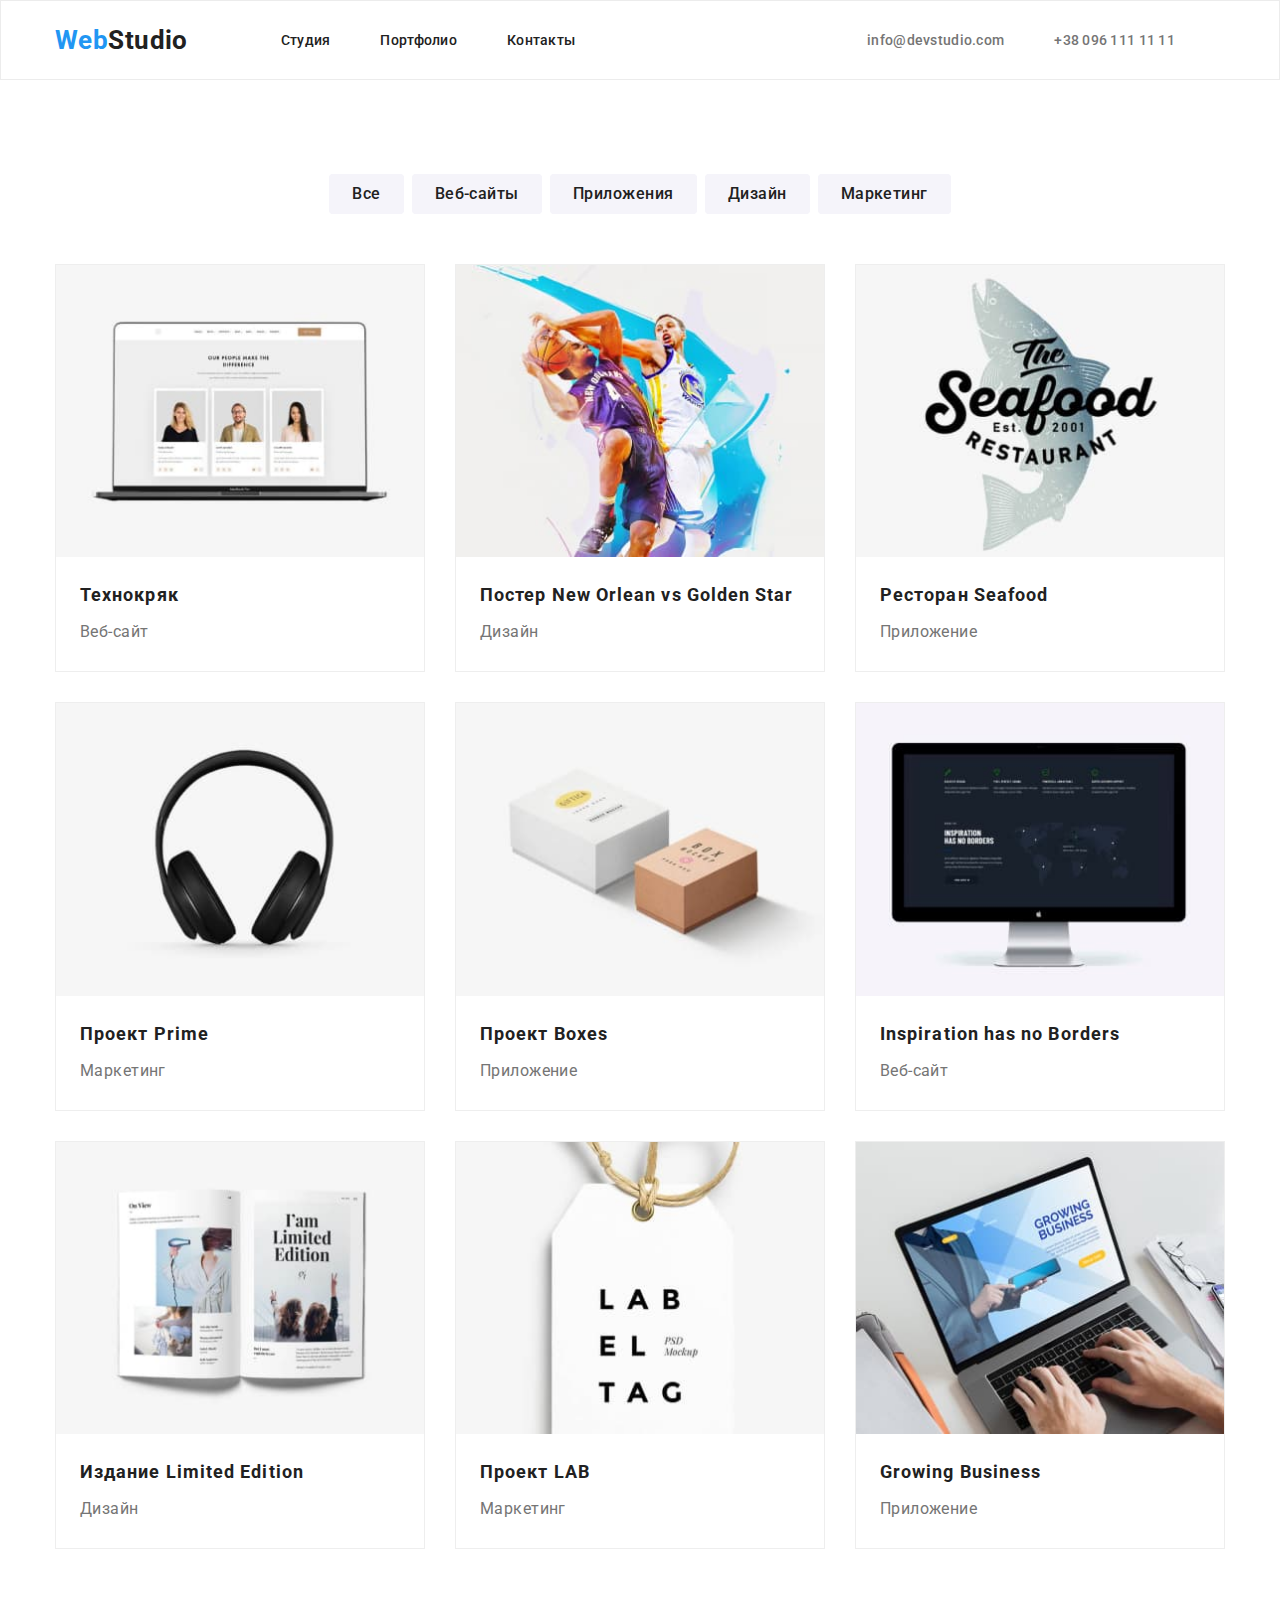
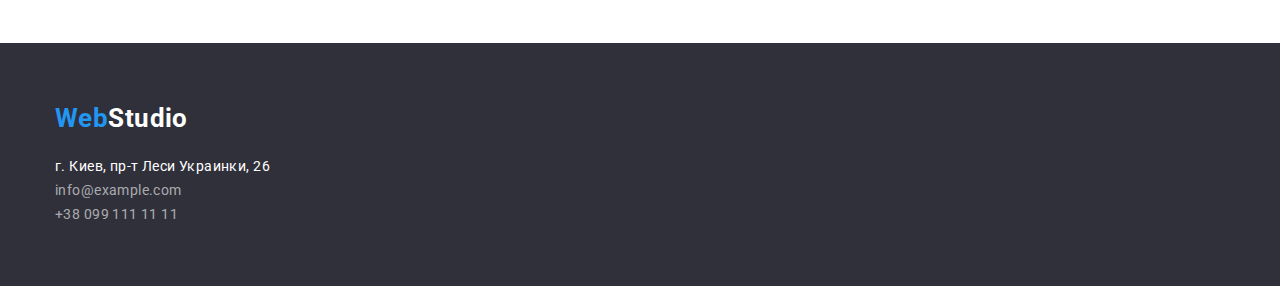
==== portfolio.html @ 7277fd2e "styles.css" ====
<!DOCTYPE html>
<html lang="en">

<head>
    <meta charset="UTF-8">
    <meta http-equiv="X-UA-Compatible" content="IE=edge">
    <meta name="viewport" content="width=device-width, initial-scale=1.0">
    <title>Портфолио</title>
    <link rel="stylesheet" href="https://cdnjs.cloudflare.com/ajax/libs/modern-normalize/1.0.0/modern-normalize.css" />
    <link rel="preconnect" href="http://fonts.gstatic.com" />
    <link href="https://fonts.googleapis.com/css2?family=Raleway:wght@700&family=Roboto:wght@400;500;700;900&display=swap" rel="stylesheet"/>
    <link rel="stylesheet" href="./css/styles.css" 
    />
    </head>

<body>
    <header>
        <div class="container mainNav">
        <!-- List 1-->
            <nav class="siteNav">
                <a href="" <span class="logo">Web</span><span class="logoStudio">Studio</span></a>

                <ul class="navList">
                    <li class="navList-item">
                        <a class="navList-link" href="./index.html">Студия</a>
                    </li>
                    <li class="navList-item">
                        <a class="navList-link" href="./portfolio.html">Портфолио</a>
                    </li>
                    <li class="navList-item">
                        <a class="navList-link" href="Контакты">Контакты</a>
                    </li>
                </ul>
            </nav>
            <!--Phone and address links-->
            <ul class="mainList">
                <li><a class="contaktsLinks" href="mailto:info@devstudio.com">info@devstudio.com</a></li>
                <li><a class="contaktsLinks" href="tel:+380961111111">+38 096 111 11 11</a></li>
            </ul>
        </div>
    </header>
    <main>  
        <section class="section">
            <div class="container">
            <!--Main content-->
                 <ul class="button">
                    <li class="buttonListMenu">
                        <button class="listMenu" type="button">Все</button>
                    </li>
                    <li class="buttonListMenu">
                        <button class="listMenu" type="button">Веб-сайты</button>
                    </li>
                    <li class="buttonListMenu">
                        <button class="listMenu" type="button">Приложения</button>
                    </li>
                    <li class="buttonListMenu">
                        <button class="listMenu" type="button">Дизайн</button>
                    </li>
                    <li class="buttonListMenu">
                        <button class="listMenu" type="button">Маркетинг</button>
                    </li>
                </ul>
                    
                <ul class="card-set">
                    <li class="item">
                        <img src="./images/img10.jpg" alt="img10" width="370"/>
                        <div class="cardItem">
                            <h3 class="group">Технокряк</h3>
                            <p class="groupName">Веб-сайт</p>
                        </div>
                    </li>
                
                    <li class="item">
                        <img src="./images/img11.jpg" alt="img11" width="370"/>
                        <div class="cardItem">
                            <h3 class="group">Постер New Orlean vs Golden Star</h3>
                            <p class="groupName">Дизайн</p>
                        </div>
                    </li>
                
                    <li class="item">
                        <img src="./images/img12.jpg" alt="img12" width="370"/>
                        <div class="cardItem">
                            <h3 class="group">Ресторан Seafood</h3>
                            <p class="groupName">Приложение</p>
                        </div>
                    </li>
                
                    <li class="item">
                        <img src="./images/img13.jpg" alt="img13" width="370"/>
                        <div class="cardItem">
                            <h3 class="group">Проект Prime</h3>
                            <p class="groupName">Маркетинг</p>
                        </div>
                    </li>

                    <li class="item">
                        <img src="./images/img14.jpg" alt="img14" width="370"/>
                        <div class="cardItem">
                            <h3 class="group">Проект Boxes</h3>
                            <p class="groupName">Приложение</p>
                        </div>
                    </li>
                    
                    <li class="item">
                        <img src="./images/img15.jpg" alt="img15" width="370"/>
                        <div class="cardItem">
                            <h3 class="group">Inspiration has no Borders</h3>
                            <p class="groupName">Веб-сайт</p>
                        </div>
                    </li>
                    
                    <li class="item">
                        <img src="./images/img16.jpg" alt="img16" width="370"/>
                        <div class="cardItem">
                            <h3 class="group">Издание Limited Edition</h3>
                            <p class="groupName">Дизайн</p>
                        </div>
                    </li>
                    
                    <li class="item">
                        <img src="./images/img17.jpg" alt="img17" width="370"/>
                        <div class="cardItem">
                            <h3 class="group">Проект LAB</h3>
                            <p class="groupName">Маркетинг</p>
                        </div>
                    </li>

                    <li class="item">
                        <img src="./images/img18.jpg" alt="img18" width="370"/>
                        <div class="cardItem">
                            <h3 class="group">Growing Business</h3>
                            <p class="groupName">Приложение</p>
                        </div>
                    </li>
                </ul>
            </div>    
        </section>
    </main>
    <footer class="colorOne">
        <div class="container">
            <a href="" <span class="logo">Web</span><span class="logoFooter">Studio</span></a>
            <ul class="contaktsOne">
                <li>
                     <p class="address">г. Киев, пр-т Леси Украинки, 26</p>
                </li>
                <li>
                    <a class="contakts" href="mail:info@example.com">info@example.com</a>
                </li>
                 <li>
                    <a class="contakts" href="tel:+380991111111">+38 099 111 11 11</a>
                </li>
            </ul> 
        </div>
    </footer>
</body>    
</html>
---- css/styles.css ----
html {
  box-sizing: border-box;
}
*,
* ::before,
*::after {
  box-sizing: inherit;
}
body {
  font-family: Roboto, sans-serif;
  letter-spacing: 0.03em;
  font-size: 14px;
  color: #757575;
}
* {
  list-style: none;
  margin: 0;
  padding: 0;
}
a {
  text-decoration: none;
}
header {
  height: 80px;
  display: flex;
  border: 1px solid #ececec;
}
.container {
  width: 1200px;
  padding: 0 15px;
  margin-left: auto;
  margin-right: auto;
}
.section {
  padding-top: 94px;
  padding-bottom: 94px;
}
.hero {
  max-width: 1600px;
  max-height: 600px;
  padding-top: 200px;
  padding-bottom: 200px;
  margin-left: auto;
  margin: 0 auto;
  text-align: center;

  outline: 1px solid black;
  background-repeat: no-repeat;
  background-position: center;
  box-sizing: cover;

  background-image: url("../images/Img.jpg");
  background-image: linear-gradient(
      to right,
      rgba(47, 48, 58, 0.4),
      rgba(47, 48, 58, 0.4)
    ),
    url("../images/Img.jpg");
}
.button {
  display: flex;
  margin-bottom: 50px;
  justify-content: center;
}
.button .buttonListMenu:last-child {
  margin-right: 0;
}
.buttonListMenu {
  margin-right: 8px;
  background: #f5f4fa;
  border-radius: 4px;
}
.mainButton:hover,
.mainButton:focus {
  color: #ffffff;
}
.mainButton {
  cursor: pointer;
  background: #2196f3;
  box-shadow: 0px 4px 4px rgba(0, 0, 0, 0.15);
  border-radius: 4px;
  font-weight: bold;
  font-size: 16px;
  line-height: 1.875em;
  color: #ffffff;
  padding-left: 32px;
  padding-right: 32px;
  padding-top: 10px;
  padding-bottom: 10px;
}
.siteNav {
  display: flex;
  align-items: center;
}
.mainNav {
  display: flex;
  justify-content: space-between;
}
.navList {
  display: flex;
  margin-left: 93px;
}
.navList-item {
  margin-right: 50px;
}
.navList .navList-item:last-child {
  margin-right: 0;
}
.mainList {
  display: flex;
  align-items: center;
}
.mainList li {
  margin-right: 50px;
}
.mainList .mainListContakts:last-child {
  margin-right: 0;
}
.card-set {
  display: flex;
  flex-wrap: wrap;
  margin-left: -30px;
  margin-top: -30px;
}
.card-set > .item {
  flex-basis: calc(100% / 3 - 30px);
  margin-left: 30px;
  margin-top: 30px;
  border: 1px solid #eeeeee;
}
img {
  display: block;
  max-width: 100%;
  height: auto;
}
.titleClassSection::before {
  display: block;
  content: "";
  height: 120px;
  background-repeat: no-repeat;
  background-position: center;
  background-color: #f3f4f4;
}
.titleClassSection:nth-child(1)::before {
  background-image: url("../images/VectorOne.svg");
}
.titleClassSection:nth-child(2)::before {
  background-image: url("../images/VectorTwo.svg");
}
.titleClassSection:nth-child(3)::before {
  background-image: url("../images/VectorThree.svg");
}
.titleClassSection:nth-child(4)::before {
  background-image: url("../images/VectorFour.svg");
}
.titleClass {
  display: flex;
}
.titleClass li {
  margin-right: 30px;
}
.titleClass .titleClassSection:last-child {
  margin-right: 0;
}
.titleList,
.title {
  margin-bottom: 10px;
}
.images {
  display: flex;
  justify-content: space-between;
}
.navList-link {
  font-weight: 500;
  line-height: 1.142em;
  letter-spacing: 0.02em;
  color: #212121;
}
.navList-link:focus,
.navList-link:hover {
  color: #2196f3;
}

.clients {
  font-weight: bold;
  font-size: 36px;
  line-height: 42px;
  text-align: center;
  letter-spacing: 0.03em;

  color: #212121;

  padding-top: 94px;
  margin-bottom: 50px;
}
.sectionClients {
  padding-bottom: 94px;
}
.container-clients {
  width: 1170px;
  display: inline-flex;
  justify-content: space-between;
}
.box {
  border: 1px solid #afb1b8;
  box-sizing: border-box;
  border-radius: 4px;
  width: 170px;
  height: 92px;
  background-repeat: no-repeat;
  background-position: center;
}
.box:nth-child(1) {
  background-image: url("../images/group.svg");
}
.box:nth-child(2) {
  background-image: url("../images/groupOne.svg");
}
.box:nth-child(3) {
  background-image: url("../images/groupTwo.svg");
}
.box:nth-child(4) {
  background-image: url("../images/groupThree.svg");
}
.box:nth-child(5) {
  background-image: url("../images/groupFour.svg");
}
.box:nth-child(6) {
  background-image: url("../images/groupFive.svg");
}

.container-clients .box:last-child {
  margin-right: 0;
}

.contaktsLinks {
  font-weight: 500;
  line-height: 1.142em;
  letter-spacing: 0.02em;
  line-height: 16px;

  color: #757575;
}
.contaktsLinks:focus,
.contaktsLinks:hover {
  color: #2196f3;
}
.text {
  margin-right: auto;
  margin-left: auto;
  font-weight: 900;
  font-size: 44px;
  line-height: 1.363em;
  text-align: center;
  letter-spacing: 0.06em;
  text-transform: uppercase;
  color: #ffffff;
  margin-bottom: 30px;
  width: 696px;
}
.title {
  font-weight: bold;
  line-height: 1.142em;
  text-transform: uppercase;
  color: #212121;
  margin-top: 30px;
}
.teamSection {
  background: #f5f4fa;
}
.actions {
  display: flex;
  padding: 0;
  margin: 0;
  outline: 1px solid black;
  list-style: none;
}
.button-icon-list {
  padding: 0;
  border: none;
  width: 100px;
  height: 100px;
  color: black;
  border-radius: 50%;
  background-color: green;
}
.button-icon-list:hover {
  color: greenyellow;
}
.button-icon {
  fill: currentColor;
}
/* work_ title*/

.work_title {
  font-weight: bold;
  font-size: 36px;
  line-height: 1.166em;
  text-align: center;
  color: #212121;
  margin-bottom: 50px;
}
.teamlid {
  box-shadow: 0px 1px 3px rgba(0, 0, 0, 0.12), 0px 1px 1px rgba(0, 0, 0, 0.14),
    0px 2px 1px rgba(0, 0, 0, 0.2);
  border-radius: 0px 0px 4px 4px;
}
.divteamCard {
  padding-top: 20px;
  padding-bottom: 20px;
  background: white;
}
.team {
  font-weight: 500;
  font-size: 16px;
  line-height: 1.187em;
  text-align: center;
  letter-spacing: 0.03em;
  color: #212121;
  margin-bottom: 10px;
}
.teamCard {
  font-size: 16px;
  line-height: 1.187em;
  letter-spacing: 0.03em;
  text-align: center;
}
.teamlidcard {
  display: flex;
  justify-content: space-between;
}
.cardItem {
  padding-top: 20px;
  padding-bottom: 24px;
  padding-left: 24px;
  padding-right: 24px;
}
.group {
  font-weight: 700;
  font-size: 18px;
  line-height: 2em;
  letter-spacing: 0.06em;
  color: #212121;
  margin-bottom: 4px;
}
.groupName {
  font-size: 16px;
  line-height: 1.875em;
  color: #757575;
}
.listMenu:hover,
.listMenu:focus {
  background: #2196f3;
  box-shadow: 0px 3px 1px rgba(0, 0, 0, 0.1), 0px 1px 2px rgba(0, 0, 0, 0.08),
    0px 2px 2px rgba(0, 0, 0, 0.12);
  border-radius: 4px;
}
.listMenu {
  font-weight: 500;
  font-size: 16px;
  line-height: 1.625em;
  letter-spacing: 0.03em;
  color: #212121;
  padding-top: 6px;
  padding-bottom: 6px;
  padding-left: 22px;
  padding-right: 22px;
  border: 1px solid #f5f4fa;
  background: #f5f4fa;
  border-radius: 4px;
}
.colorOne {
  background: #2f303a;
  padding-top: 60px;
  padding-bottom: 60px;
  max-width: 1600px;
}
.logo {
  font-weight: bold;
  font-size: 26px;
  line-height: 1.192em;
  color: #2196f3;
}
.logoStudio {
  font-weight: bold;
  font-size: 26px;
  line-height: 1.192em;
  color: #212121;
}
.logoFooter {
  font-weight: bold;
  font-size: 26px;
  line-height: 1.192em;
  color: white;
}
.address {
  line-height: 1.714em;
  color: #ffffff;
}
.contakts:hover,
.contakts:focus {
  color: #2196f3;
}
.contakts {
  line-height: 1.714em;
  color: #ffffff;
  color: rgba(255, 255, 255, 0.6);
}
.contaktsOne {
  margin-top: 20px;
}
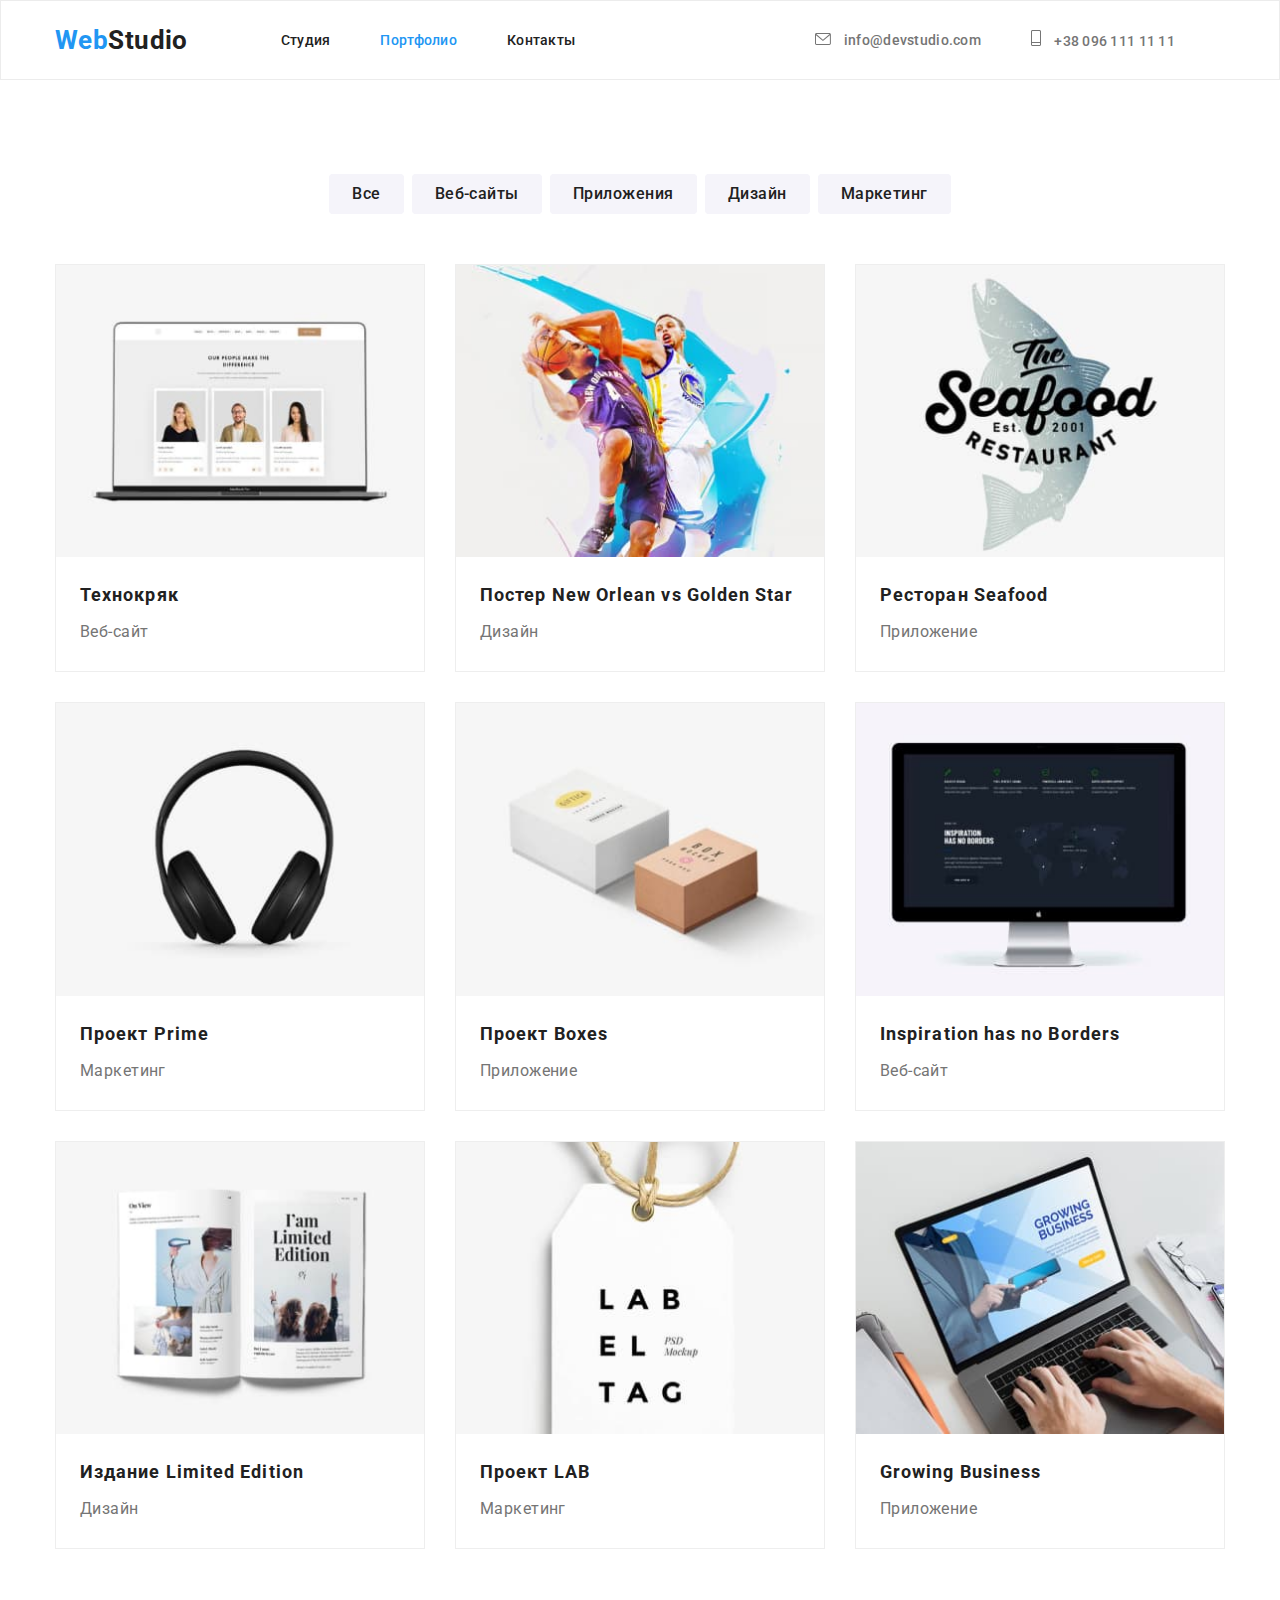
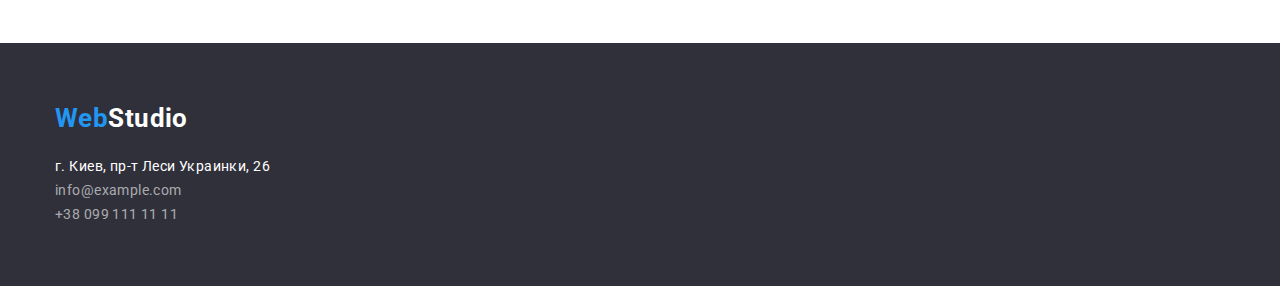
==== commit f0540e44: "add styles.css" ====
--- a/portfolio.html
+++ b/portfolio.html
@@ -25,7 +25,7 @@
                         <a class="navList-link" href="./index.html">Студия</a>
                     </li>
                     <li class="navList-item">
-                        <a class="navList-link" href="./portfolio.html">Портфолио</a>
+                        <a class="navList-link courant" href="./portfolio.html">Портфолио</a>
                     </li>
                     <li class="navList-item">
                         <a class="navList-link" href="Контакты">Контакты</a>
@@ -34,8 +34,21 @@
             </nav>
             <!--Phone and address links-->
             <ul class="mainList">
-                <li><a class="contaktsLinks" href="mailto:info@devstudio.com">info@devstudio.com</a></li>
-                <li><a class="contaktsLinks" href="tel:+380961111111">+38 096 111 11 11</a></li>
+                <li><a class="contaktsLinks" href="mailto:info@devstudio.com">
+                    
+                    <svg class="icons-contakts" width="16px" height="12px">
+                        <use href="./images/icons.svg#icon-envelope"></use>
+                    </svg>
+
+                    info@devstudio.com</a></li>
+
+                <li><a class="contaktsLinks" href="tel:+380961111111">
+
+                    <svg class="icons-contakts" width="10px" height="16px">
+                        <use href="./images/icons.svg#icon-Vector"></use>
+                    </svg>
+
+                    +38 096 111 11 11</a></li>
             </ul>
         </div>
     </header>
--- a/css/styles.css
+++ b/css/styles.css
@@ -106,6 +106,14 @@
 .navList .navList-item:last-child {
   margin-right: 0;
 }
+.icons-contakts {
+  margin-right: 10px;
+  fill: #757575;
+}
+.icons-contakts:hover {
+  fill: #2196f3;
+}
+
 .mainList {
   display: flex;
   align-items: center;
@@ -133,25 +141,19 @@
   max-width: 100%;
   height: auto;
 }
-.titleClassSection::before {
-  display: block;
-  content: "";
+.iconSection {
+  padding-top: 25px;
+  padding-bottom: 25px;
+  margin: 0;
+  list-style: none;
+  display: flex;
+  justify-content: center;
+}
+.titleClassSection {
+  width: 270px;
   height: 120px;
-  background-repeat: no-repeat;
-  background-position: center;
-  background-color: #f3f4f4;
-}
-.titleClassSection:nth-child(1)::before {
-  background-image: url("../images/VectorOne.svg");
-}
-.titleClassSection:nth-child(2)::before {
-  background-image: url("../images/VectorTwo.svg");
-}
-.titleClassSection:nth-child(3)::before {
-  background-image: url("../images/VectorThree.svg");
-}
-.titleClassSection:nth-child(4)::before {
-  background-image: url("../images/VectorFour.svg");
+  background: #f3f4fa;
+  border-radius: 4px;
 }
 .titleClass {
   display: flex;
@@ -180,7 +182,9 @@
 .navList-link:hover {
   color: #2196f3;
 }
-
+.courant {
+  color: #2196f3;
+}
 .clients {
   font-weight: bold;
   font-size: 36px;
@@ -190,11 +194,7 @@
 
   color: #212121;
 
-  padding-top: 94px;
   margin-bottom: 50px;
-}
-.sectionClients {
-  padding-bottom: 94px;
 }
 .container-clients {
   width: 1170px;
@@ -207,32 +207,21 @@
   border-radius: 4px;
   width: 170px;
   height: 92px;
-  background-repeat: no-repeat;
-  background-position: center;
-}
-.box:nth-child(1) {
-  background-image: url("../images/group.svg");
-}
-.box:nth-child(2) {
-  background-image: url("../images/groupOne.svg");
-}
-.box:nth-child(3) {
-  background-image: url("../images/groupTwo.svg");
-}
-.box:nth-child(4) {
-  background-image: url("../images/groupThree.svg");
-}
-.box:nth-child(5) {
-  background-image: url("../images/groupFour.svg");
-}
-.box:nth-child(6) {
-  background-image: url("../images/groupFive.svg");
-}
-
-.container-clients .box:last-child {
-  margin-right: 0;
-}
-
+  display: flex;
+  justify-content: center;
+  align-items: center;
+}
+.button-icon-clients {
+  padding: 0px;
+  margin: 0px;
+  fill: #afb1b8;
+}
+.button-icon-clients:hover {
+  fill: #2196f3;
+}
+.box:hover {
+  border: 1px solid #2196f3;
+}
 .contaktsLinks {
   font-weight: 500;
   line-height: 1.142em;
@@ -272,23 +261,30 @@
   display: flex;
   padding: 0;
   margin: 0;
-  outline: 1px solid black;
   list-style: none;
+  fill: #afb1b8;
+  display: flex;
+  justify-content: center;
+  background: white;
+
+  padding-bottom: 30px;
+  background: white;
+}
+.actions li:last-child {
+  margin-right: 0px;
 }
 .button-icon-list {
-  padding: 0;
   border: none;
-  width: 100px;
-  height: 100px;
-  color: black;
-  border-radius: 50%;
-  background-color: green;
+  width: 44px;
+  height: 44px;
+  border-radius: 50% 50%;
+  margin-right: 10px;
+}
+.button-icon:hover {
+  fill: white;
 }
 .button-icon-list:hover {
-  color: greenyellow;
-}
-.button-icon {
-  fill: currentColor;
+  background-color: #2196f3;
 }
 /* work_ title*/
 
@@ -328,6 +324,7 @@
 .teamlidcard {
   display: flex;
   justify-content: space-between;
+  padding-bottom: 94px;
 }
 .cardItem {
   padding-top: 20px;
@@ -374,7 +371,50 @@
   padding-top: 60px;
   padding-bottom: 60px;
   max-width: 1600px;
-}
+  display: flex;
+}
+.containerLogo {
+  display: inline-flexbox;
+  margin-right: 70px;
+}
+.containerJoin {
+  display: inline-flexbox;
+}
+.join {
+  font-weight: bold;
+  font-size: 14px;
+  line-height: 16px;
+  letter-spacing: 0.03em;
+  text-transform: uppercase;
+  margin-bottom: 20px;
+  color: #ffffff;
+}
+.actions-join {
+  display: flex;
+  padding: 0;
+  margin: 0;
+  list-style: none;
+
+  display: flex;
+}
+.button-icon-join {
+  border: none;
+  width: 44px;
+  height: 44px;
+  border-radius: 50% 50%;
+  margin-right: 10px;
+  background: rgba(255, 255, 255, 0.1);
+}
+.join-block {
+  display: inline-block;
+}
+.button-icon-join:hover {
+  background: #2196f3;
+}
+.icon-join {
+  fill: white;
+}
+
 .logo {
   font-weight: bold;
   font-size: 26px;
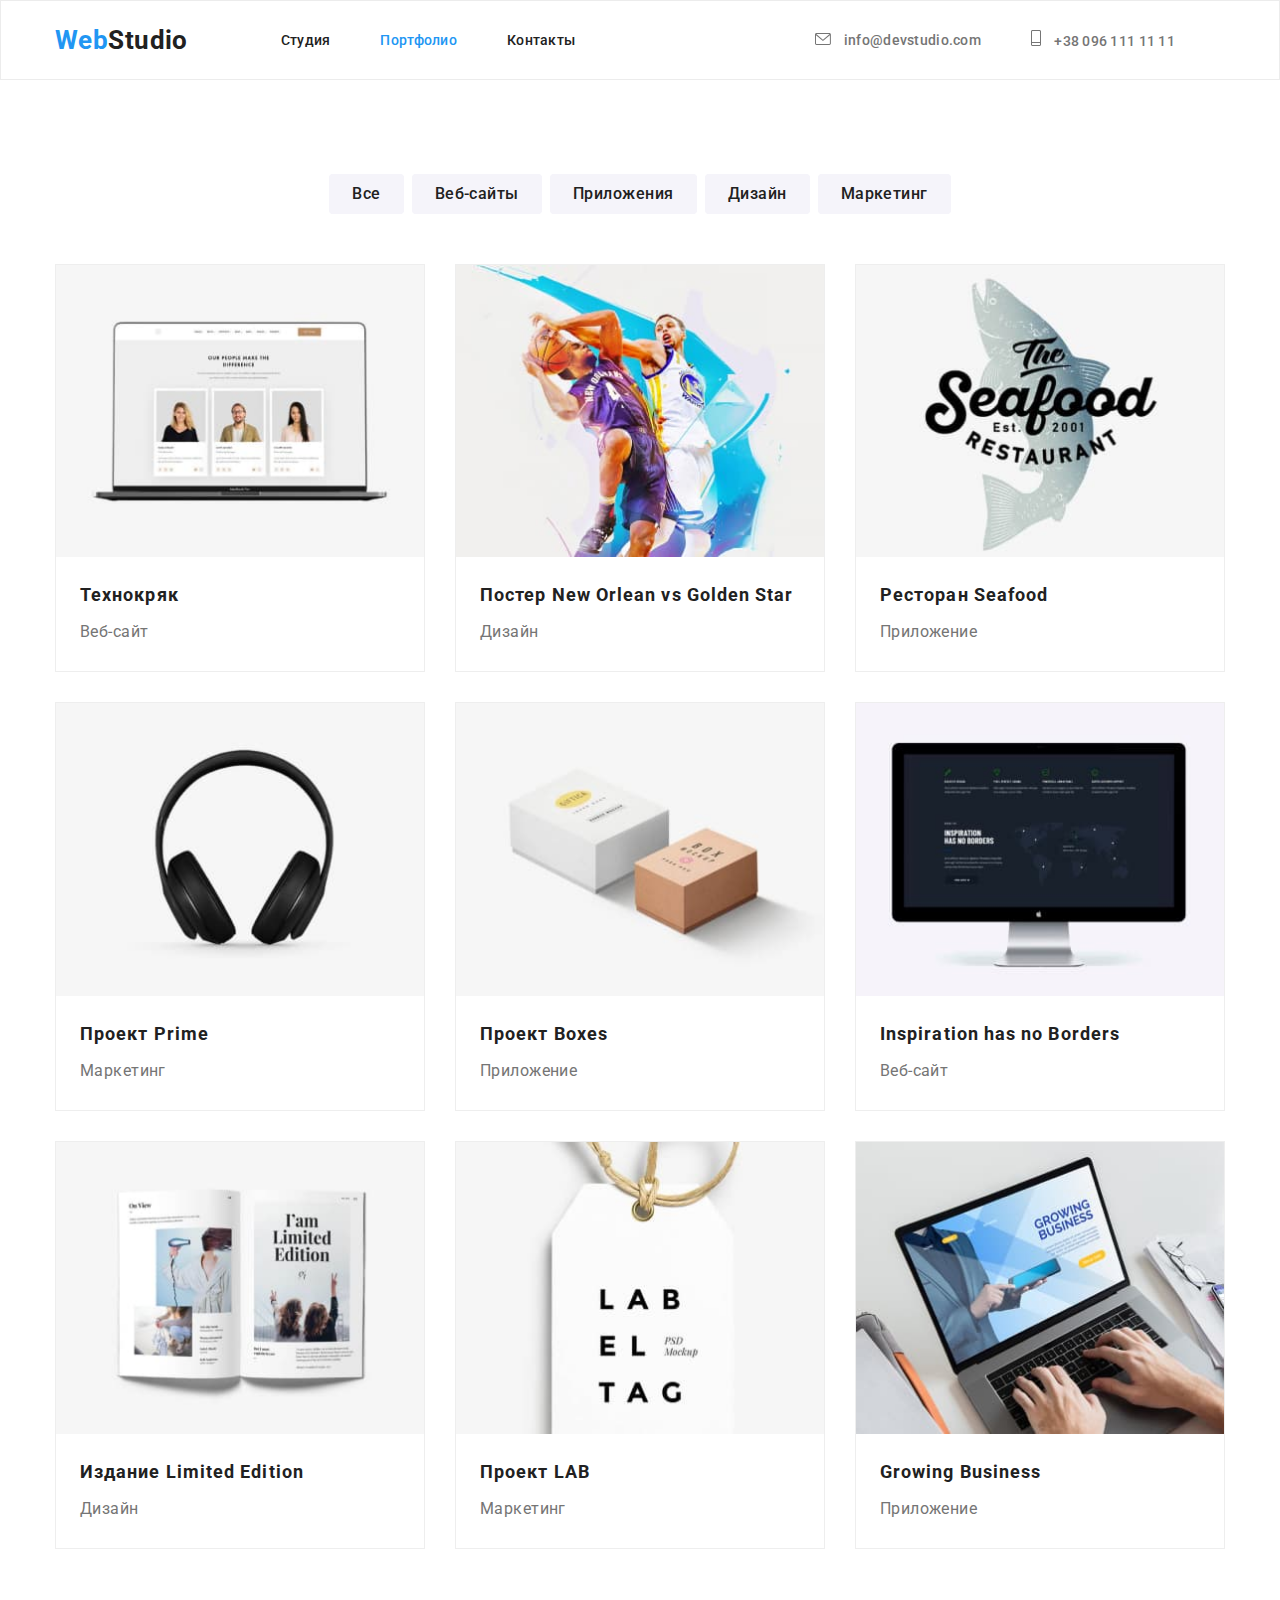
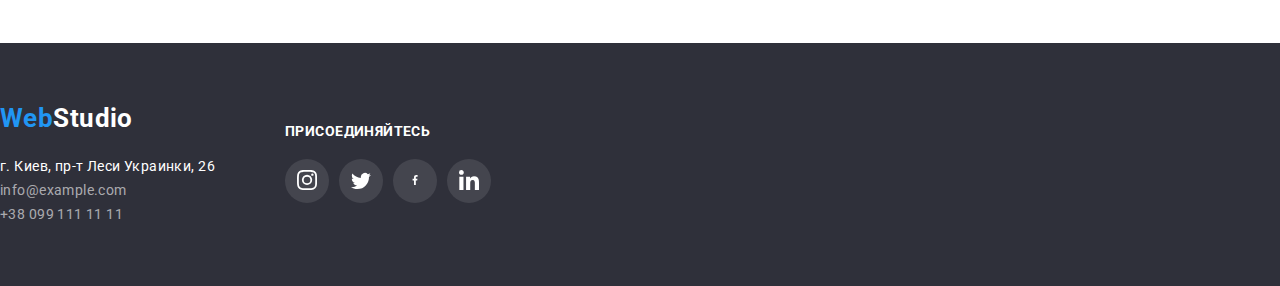
==== commit af539739: "add styles.css" ====
--- a/portfolio.html
+++ b/portfolio.html
@@ -151,7 +151,7 @@
         </section>
     </main>
     <footer class="colorOne">
-        <div class="container">
+        <div class="containerLogo">
             <a href="" <span class="logo">Web</span><span class="logoFooter">Studio</span></a>
             <ul class="contaktsOne">
                 <li>
@@ -165,6 +165,39 @@
                 </li>
             </ul> 
         </div>
+        <div class="containerJoin">
+            <h3 class="join">ПРИСОЕДИНЯЙТЕСЬ</h3>
+            <ul class="actions-join">
+                <li class="join-block">
+                    <button class="button-icon-join">
+                        <svg class="icon-join" width="20" height="20">
+                            <use href="./images/icons.svg#icon-instagram"></use>
+                        </svg>
+                    </button>
+                </li>
+                <li class="join-block">
+                    <button class="button-icon-join">
+                        <svg class="icon-join" width="20" height="16,25">
+                            <use href="./images/icons.svg#icon-twitter"></use>
+                        </svg>
+                    </button>
+                </li>
+                <li class="join-block">
+                    <button class="button-icon-join">
+                        <svg class="icon-join" width="10" height="20">
+                            <use href="./images/icons.svg#icon-facebook"></use>
+                        </svg>
+                    </button>
+                </li>
+                <li class="join-block">
+                    <button class="button-icon-join">
+                        <svg class="icon-join" width="20" height="20">
+                            <use href="./images/icons.svg#icon-linkedin"></use>
+                        </svg>
+                    </button>
+                </li>
+            </ul>
+        </div>
     </footer>
 </body>    
 </html>--- a/css/styles.css
+++ b/css/styles.css
@@ -372,6 +372,8 @@
   padding-bottom: 60px;
   max-width: 1600px;
   display: flex;
+  align-items: center;
+  justify-items: center;
 }
 .containerLogo {
   display: inline-flexbox;
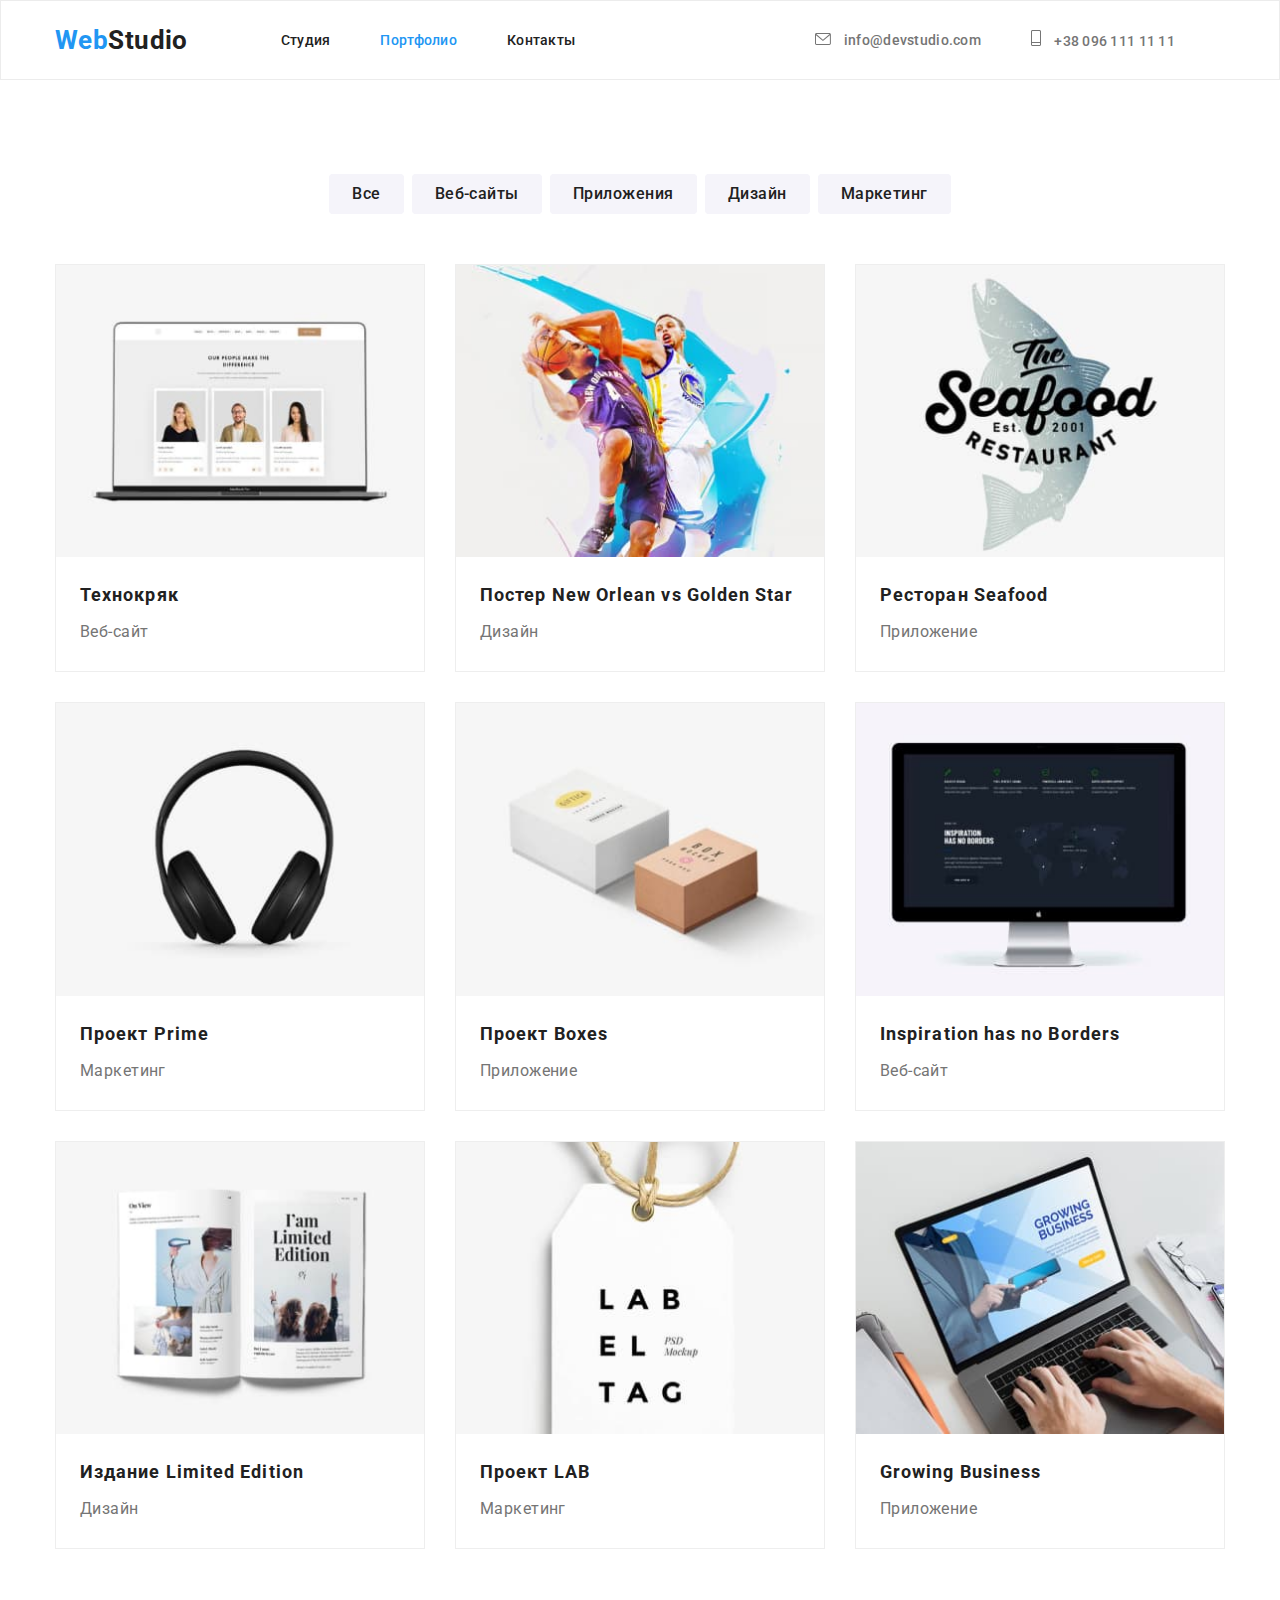
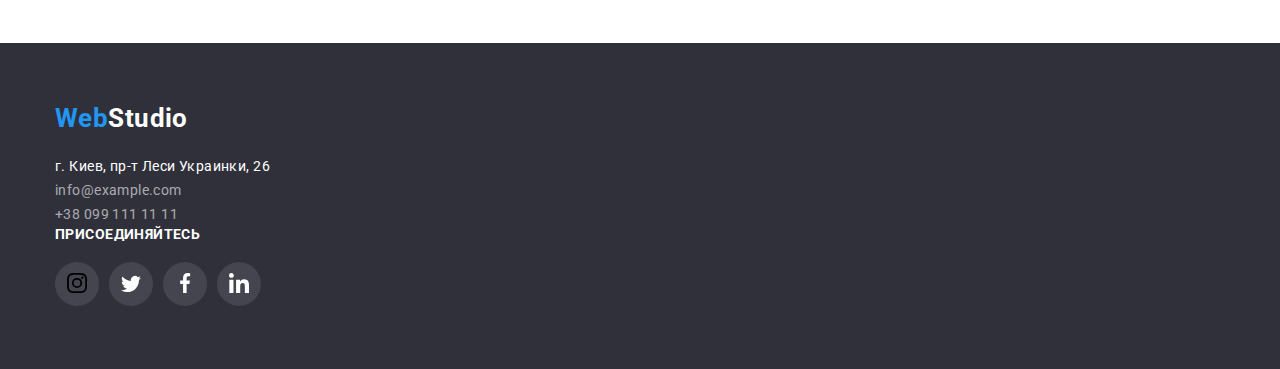
==== commit de18134a: "add styles.css" ====
--- a/portfolio.html
+++ b/portfolio.html
@@ -8,15 +8,16 @@
     <title>Портфолио</title>
     <link rel="stylesheet" href="https://cdnjs.cloudflare.com/ajax/libs/modern-normalize/1.0.0/modern-normalize.css" />
     <link rel="preconnect" href="http://fonts.gstatic.com" />
-    <link href="https://fonts.googleapis.com/css2?family=Raleway:wght@700&family=Roboto:wght@400;500;700;900&display=swap" rel="stylesheet"/>
-    <link rel="stylesheet" href="./css/styles.css" 
-    />
-    </head>
+    <link
+        href="https://fonts.googleapis.com/css2?family=Raleway:wght@700&family=Roboto:wght@400;500;700;900&display=swap"
+        rel="stylesheet" />
+    <link rel="stylesheet" href="./css/styles.css" />
+</head>
 
 <body>
     <header>
         <div class="container mainNav">
-        <!-- List 1-->
+            <!-- List 1-->
             <nav class="siteNav">
                 <a href="" <span class="logo">Web</span><span class="logoStudio">Studio</span></a>
 
@@ -35,28 +36,28 @@
             <!--Phone and address links-->
             <ul class="mainList">
                 <li><a class="contaktsLinks" href="mailto:info@devstudio.com">
-                    
-                    <svg class="icons-contakts" width="16px" height="12px">
-                        <use href="./images/icons.svg#icon-envelope"></use>
-                    </svg>
-
-                    info@devstudio.com</a></li>
+
+                        <svg class="icons-contakts" width="16px" height="12px">
+                            <use href="./images/icons.svg#icon-envelope"></use>
+                        </svg>
+
+                        info@devstudio.com</a></li>
 
                 <li><a class="contaktsLinks" href="tel:+380961111111">
 
-                    <svg class="icons-contakts" width="10px" height="16px">
-                        <use href="./images/icons.svg#icon-Vector"></use>
-                    </svg>
-
-                    +38 096 111 11 11</a></li>
+                        <svg class="icons-contakts" width="10px" height="16px">
+                            <use href="./images/icons.svg#icon-Vector"></use>
+                        </svg>
+
+                        +38 096 111 11 11</a></li>
             </ul>
         </div>
     </header>
-    <main>  
+    <main>
         <section class="section">
             <div class="container">
-            <!--Main content-->
-                 <ul class="button">
+                <!--Main content-->
+                <ul class="button">
                     <li class="buttonListMenu">
                         <button class="listMenu" type="button">Все</button>
                     </li>
@@ -73,34 +74,34 @@
                         <button class="listMenu" type="button">Маркетинг</button>
                     </li>
                 </ul>
-                    
+
                 <ul class="card-set">
                     <li class="item">
-                        <img src="./images/img10.jpg" alt="img10" width="370"/>
+                        <img src="./images/img10.jpg" alt="img10" width="370" />
                         <div class="cardItem">
                             <h3 class="group">Технокряк</h3>
                             <p class="groupName">Веб-сайт</p>
                         </div>
                     </li>
-                
-                    <li class="item">
-                        <img src="./images/img11.jpg" alt="img11" width="370"/>
+
+                    <li class="item">
+                        <img src="./images/img11.jpg" alt="img11" width="370" />
                         <div class="cardItem">
                             <h3 class="group">Постер New Orlean vs Golden Star</h3>
                             <p class="groupName">Дизайн</p>
                         </div>
                     </li>
-                
-                    <li class="item">
-                        <img src="./images/img12.jpg" alt="img12" width="370"/>
+
+                    <li class="item">
+                        <img src="./images/img12.jpg" alt="img12" width="370" />
                         <div class="cardItem">
                             <h3 class="group">Ресторан Seafood</h3>
                             <p class="groupName">Приложение</p>
                         </div>
                     </li>
-                
-                    <li class="item">
-                        <img src="./images/img13.jpg" alt="img13" width="370"/>
+
+                    <li class="item">
+                        <img src="./images/img13.jpg" alt="img13" width="370" />
                         <div class="cardItem">
                             <h3 class="group">Проект Prime</h3>
                             <p class="groupName">Маркетинг</p>
@@ -108,31 +109,31 @@
                     </li>
 
                     <li class="item">
-                        <img src="./images/img14.jpg" alt="img14" width="370"/>
+                        <img src="./images/img14.jpg" alt="img14" width="370" />
                         <div class="cardItem">
                             <h3 class="group">Проект Boxes</h3>
                             <p class="groupName">Приложение</p>
                         </div>
                     </li>
-                    
-                    <li class="item">
-                        <img src="./images/img15.jpg" alt="img15" width="370"/>
+
+                    <li class="item">
+                        <img src="./images/img15.jpg" alt="img15" width="370" />
                         <div class="cardItem">
                             <h3 class="group">Inspiration has no Borders</h3>
                             <p class="groupName">Веб-сайт</p>
                         </div>
                     </li>
-                    
-                    <li class="item">
-                        <img src="./images/img16.jpg" alt="img16" width="370"/>
+
+                    <li class="item">
+                        <img src="./images/img16.jpg" alt="img16" width="370" />
                         <div class="cardItem">
                             <h3 class="group">Издание Limited Edition</h3>
                             <p class="groupName">Дизайн</p>
                         </div>
                     </li>
-                    
-                    <li class="item">
-                        <img src="./images/img17.jpg" alt="img17" width="370"/>
+
+                    <li class="item">
+                        <img src="./images/img17.jpg" alt="img17" width="370" />
                         <div class="cardItem">
                             <h3 class="group">Проект LAB</h3>
                             <p class="groupName">Маркетинг</p>
@@ -140,64 +141,68 @@
                     </li>
 
                     <li class="item">
-                        <img src="./images/img18.jpg" alt="img18" width="370"/>
+                        <img src="./images/img18.jpg" alt="img18" width="370" />
                         <div class="cardItem">
                             <h3 class="group">Growing Business</h3>
                             <p class="groupName">Приложение</p>
                         </div>
                     </li>
                 </ul>
-            </div>    
+            </div>
         </section>
     </main>
     <footer class="colorOne">
-        <div class="containerLogo">
-            <a href="" <span class="logo">Web</span><span class="logoFooter">Studio</span></a>
-            <ul class="contaktsOne">
-                <li>
-                     <p class="address">г. Киев, пр-т Леси Украинки, 26</p>
-                </li>
-                <li>
-                    <a class="contakts" href="mail:info@example.com">info@example.com</a>
-                </li>
-                 <li>
-                    <a class="contakts" href="tel:+380991111111">+38 099 111 11 11</a>
-                </li>
-            </ul> 
-        </div>
-        <div class="containerJoin">
-            <h3 class="join">ПРИСОЕДИНЯЙТЕСЬ</h3>
-            <ul class="actions-join">
-                <li class="join-block">
-                    <button class="button-icon-join">
-                        <svg class="icon-join" width="20" height="20">
-                            <use href="./images/icons.svg#icon-instagram"></use>
-                        </svg>
-                    </button>
-                </li>
-                <li class="join-block">
-                    <button class="button-icon-join">
-                        <svg class="icon-join" width="20" height="16,25">
-                            <use href="./images/icons.svg#icon-twitter"></use>
-                        </svg>
-                    </button>
-                </li>
-                <li class="join-block">
-                    <button class="button-icon-join">
-                        <svg class="icon-join" width="10" height="20">
-                            <use href="./images/icons.svg#icon-facebook"></use>
-                        </svg>
-                    </button>
-                </li>
-                <li class="join-block">
-                    <button class="button-icon-join">
-                        <svg class="icon-join" width="20" height="20">
-                            <use href="./images/icons.svg#icon-linkedin"></use>
-                        </svg>
-                    </button>
-                </li>
-            </ul>
+        <div class="container">
+            <div class="containerLogo">
+                <a href="/" <span class="logo">Web</span><span class="logoFooter">Studio</span></a>
+
+                <ul class="contaktsOne">
+                    <li>
+                        <p class="address">г. Киев, пр-т Леси Украинки, 26</p>
+                    </li>
+                    <li>
+                        <a class="contakts" href="mailto:info@example.com">info@example.com</a>
+                    </li>
+                    <li>
+                        <a class="contakts" href="tel:+380991111111">+38 099 111 11 11</a>
+                    </li>
+                </ul>
+            </div>
+            <div class="containerJoin">
+                <h3 class="join">ПРИСОЕДИНЯЙТЕСЬ</h3>
+                <ul class="actions-join">
+                    <li class="join-block">
+                        <button class="button-icon-join">
+                            <svg class="button-icon" width="20" height="20">
+                                <use href="./images/icons.svg#icon-instagram"></use>
+                            </svg>
+                        </button>
+                    </li>
+                    <li class="join-block">
+                        <button class="button-icon-join">
+                            <svg class="icon-join" width="20" height="16,25">
+                                <use href="./images/icons.svg#icon-twitter"></use>
+                            </svg>
+                        </button>
+                    </li>
+                    <li class="join-block">
+                        <button class="button-icon-join">
+                            <svg class="icon-join" width="20" height="20">
+                                <use href="./images/icons.svg#icon-facebook"></use>
+                            </svg>
+                        </button>
+                    </li>
+                    <li class="join-block">
+                        <button class="button-icon-join">
+                            <svg class="icon-join" width="20" height="20">
+                                <use href="./images/icons.svg#icon-linkedin"></use>
+                            </svg>
+                        </button>
+                    </li>
+                </ul>
+            </div>
         </div>
     </footer>
-</body>    
+</body>
+
 </html>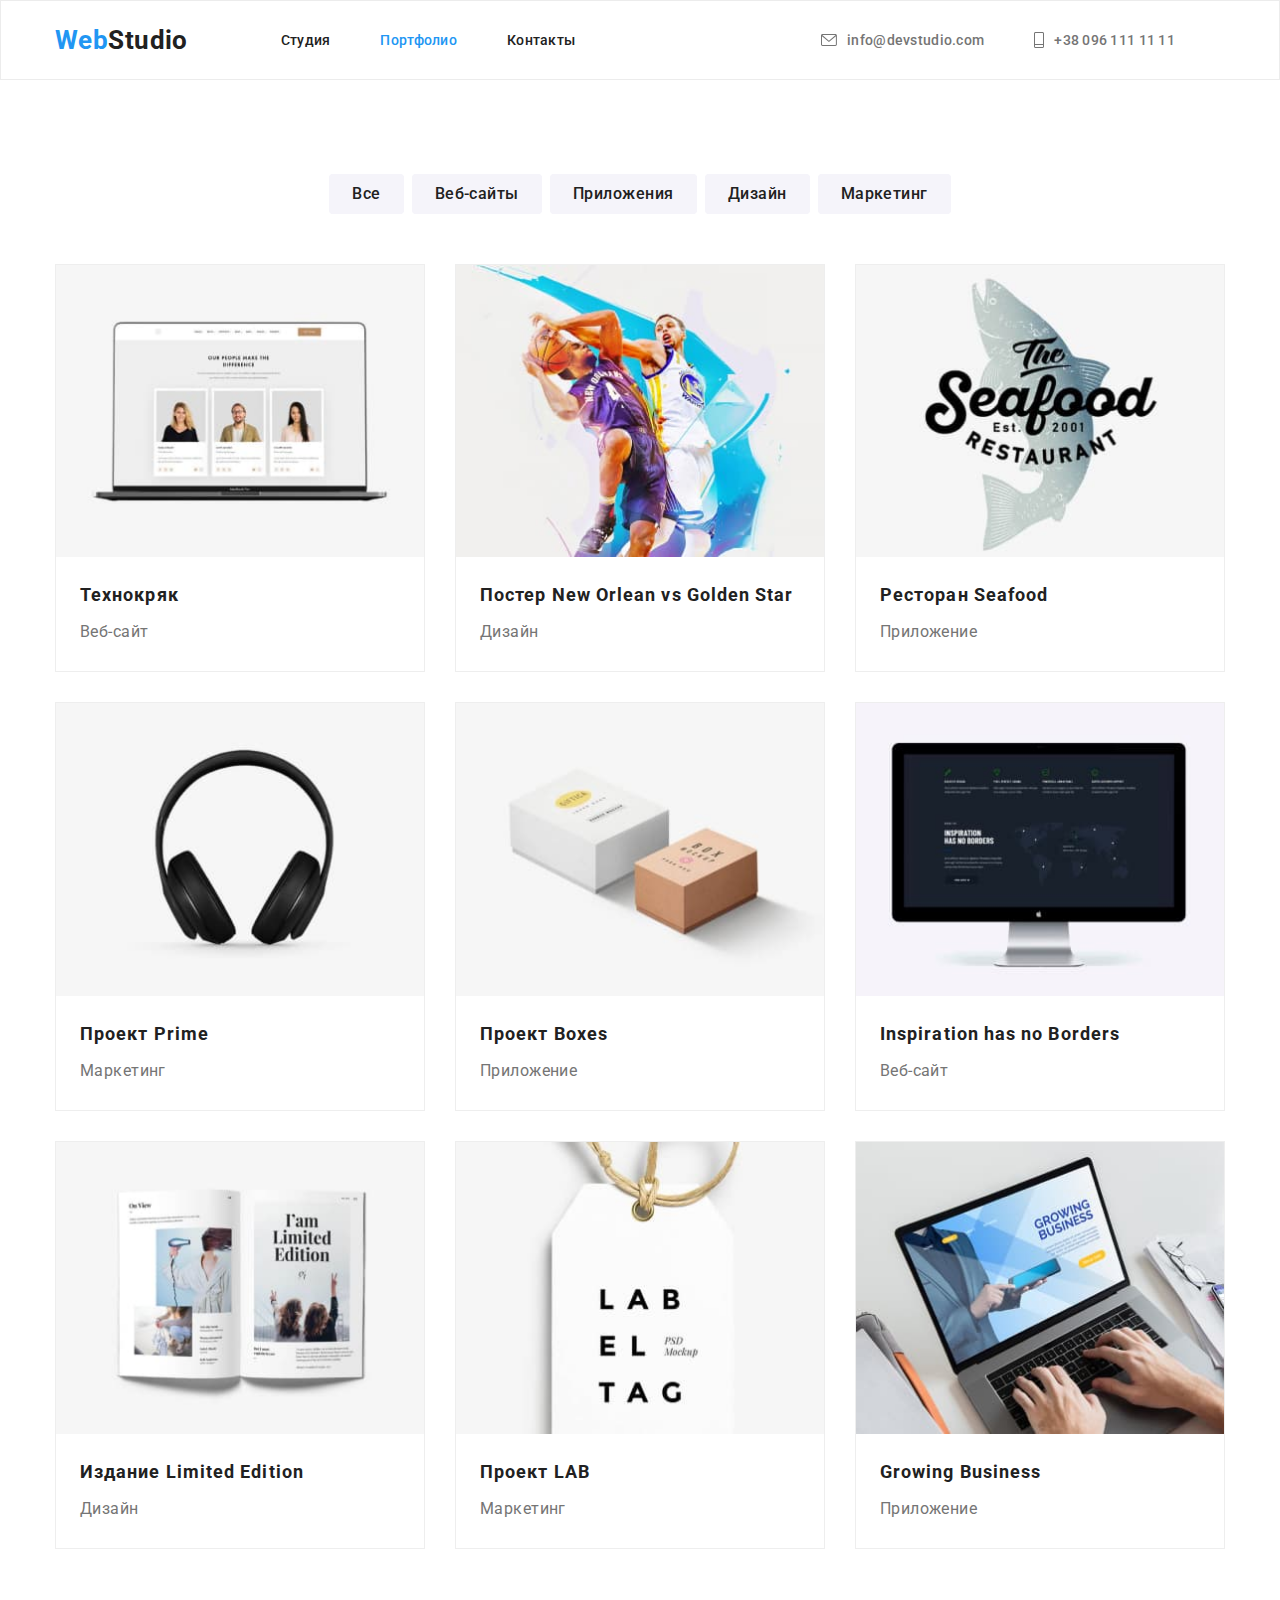
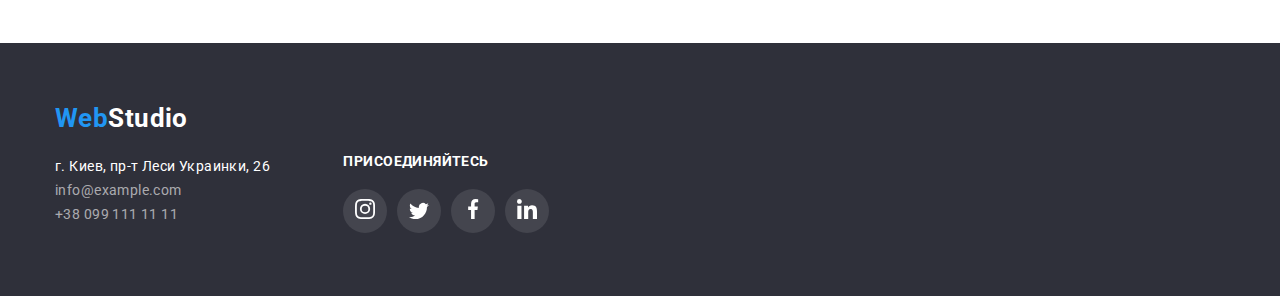
==== commit 244bcc55: "styles.css" ====
--- a/portfolio.html
+++ b/portfolio.html
@@ -173,7 +173,7 @@
                 <ul class="actions-join">
                     <li class="join-block">
                         <button class="button-icon-join">
-                            <svg class="button-icon" width="20" height="20">
+                            <svg class="icon-join" width="20" height="20">
                                 <use href="./images/icons.svg#icon-instagram"></use>
                             </svg>
                         </button>
--- a/css/styles.css
+++ b/css/styles.css
@@ -70,11 +70,9 @@
   background: #f5f4fa;
   border-radius: 4px;
 }
-.mainButton:hover,
-.mainButton:focus {
-  color: #ffffff;
-}
+
 .mainButton {
+  border: transparent;
   cursor: pointer;
   background: #2196f3;
   box-shadow: 0px 4px 4px rgba(0, 0, 0, 0.15);
@@ -136,6 +134,10 @@
   margin-top: 30px;
   border: 1px solid #eeeeee;
 }
+.item:hover {
+  box-shadow: 0px 1px 1px rgba(0, 0, 0, 0.12), 0px 4px 4px rgba(0, 0, 0, 0.06),
+    1px 4px 6px rgba(0, 0, 0, 0.16);
+}
 img {
   display: block;
   max-width: 100%;
@@ -158,11 +160,8 @@
 .titleClass {
   display: flex;
 }
-.titleClass li {
+.titleClassSection:not(:last-child) {
   margin-right: 30px;
-}
-.titleClass .titleClassSection:last-child {
-  margin-right: 0;
 }
 .titleList,
 .title {
@@ -216,11 +215,15 @@
   margin: 0px;
   fill: #afb1b8;
 }
+.button-icon-clients:focus,
 .button-icon-clients:hover {
   fill: #2196f3;
 }
 .box:hover {
   border: 1px solid #2196f3;
+}
+.box:hover .button-icon-clients {
+  fill: #2196f3;
 }
 .contaktsLinks {
   font-weight: 500;
@@ -229,10 +232,18 @@
   line-height: 16px;
 
   color: #757575;
+  display: flex;
+  align-items: center;
 }
 .contaktsLinks:focus,
 .contaktsLinks:hover {
   color: #2196f3;
+}
+.contaktsLinks:focus .icons-contakts {
+  fill: #2196f3;
+}
+.contaktsLinks:hover .icons-contakts {
+  fill: #2196f3;
 }
 .text {
   margin-right: auto;
@@ -262,29 +273,27 @@
   padding: 0;
   margin: 0;
   list-style: none;
-  fill: #afb1b8;
-  display: flex;
   justify-content: center;
   background: white;
-
-  padding-bottom: 30px;
-  background: white;
-}
-.actions li:last-child {
-  margin-right: 0px;
-}
-.button-icon-list {
+}
+.actions-button-icon:not(:last-child) {
+  margin-right: 10px;
+}
+.button-actions {
+  display: flex;
   border: none;
-  width: 44px;
-  height: 44px;
+  padding: 12px;
   border-radius: 50% 50%;
-  margin-right: 10px;
-}
-.button-icon:hover {
-  fill: white;
-}
-.button-icon-list:hover {
+}
+.button-icon {
+  fill: #afb1b8;
+}
+.button-actions:focus,
+.button-actions:hover {
   background-color: #2196f3;
+}
+.button-actions:hover .button-icon {
+  fill: #ffffff;
 }
 /* work_ title*/
 
@@ -303,7 +312,7 @@
 }
 .divteamCard {
   padding-top: 20px;
-  padding-bottom: 20px;
+  padding-bottom: 30px;
   background: white;
 }
 .team {
@@ -320,6 +329,7 @@
   line-height: 1.187em;
   letter-spacing: 0.03em;
   text-align: center;
+  margin-bottom: 16px;
 }
 .teamlidcard {
   display: flex;
@@ -351,6 +361,9 @@
   box-shadow: 0px 3px 1px rgba(0, 0, 0, 0.1), 0px 1px 2px rgba(0, 0, 0, 0.08),
     0px 2px 2px rgba(0, 0, 0, 0.12);
   border-radius: 4px;
+}
+.listMenu:hover {
+  color: #ffffff;
 }
 .listMenu {
   font-weight: 500;
@@ -376,11 +389,11 @@
   justify-items: center;
 }
 .containerLogo {
-  display: inline-flexbox;
+  display: inline-block;
   margin-right: 70px;
 }
 .containerJoin {
-  display: inline-flexbox;
+  display: inline-block;
 }
 .join {
   font-weight: bold;
@@ -404,12 +417,14 @@
   width: 44px;
   height: 44px;
   border-radius: 50% 50%;
-  margin-right: 10px;
   background: rgba(255, 255, 255, 0.1);
 }
 .join-block {
   display: inline-block;
 }
+.join-block:not(:last-child) {
+  margin-right: 10px;
+}
 .button-icon-join:hover {
   background: #2196f3;
 }
@@ -417,6 +432,10 @@
   fill: white;
 }
 
+.footer-container {
+  display: flex;
+  align-items: baseline;
+}
 .logo {
   font-weight: bold;
   font-size: 26px;
